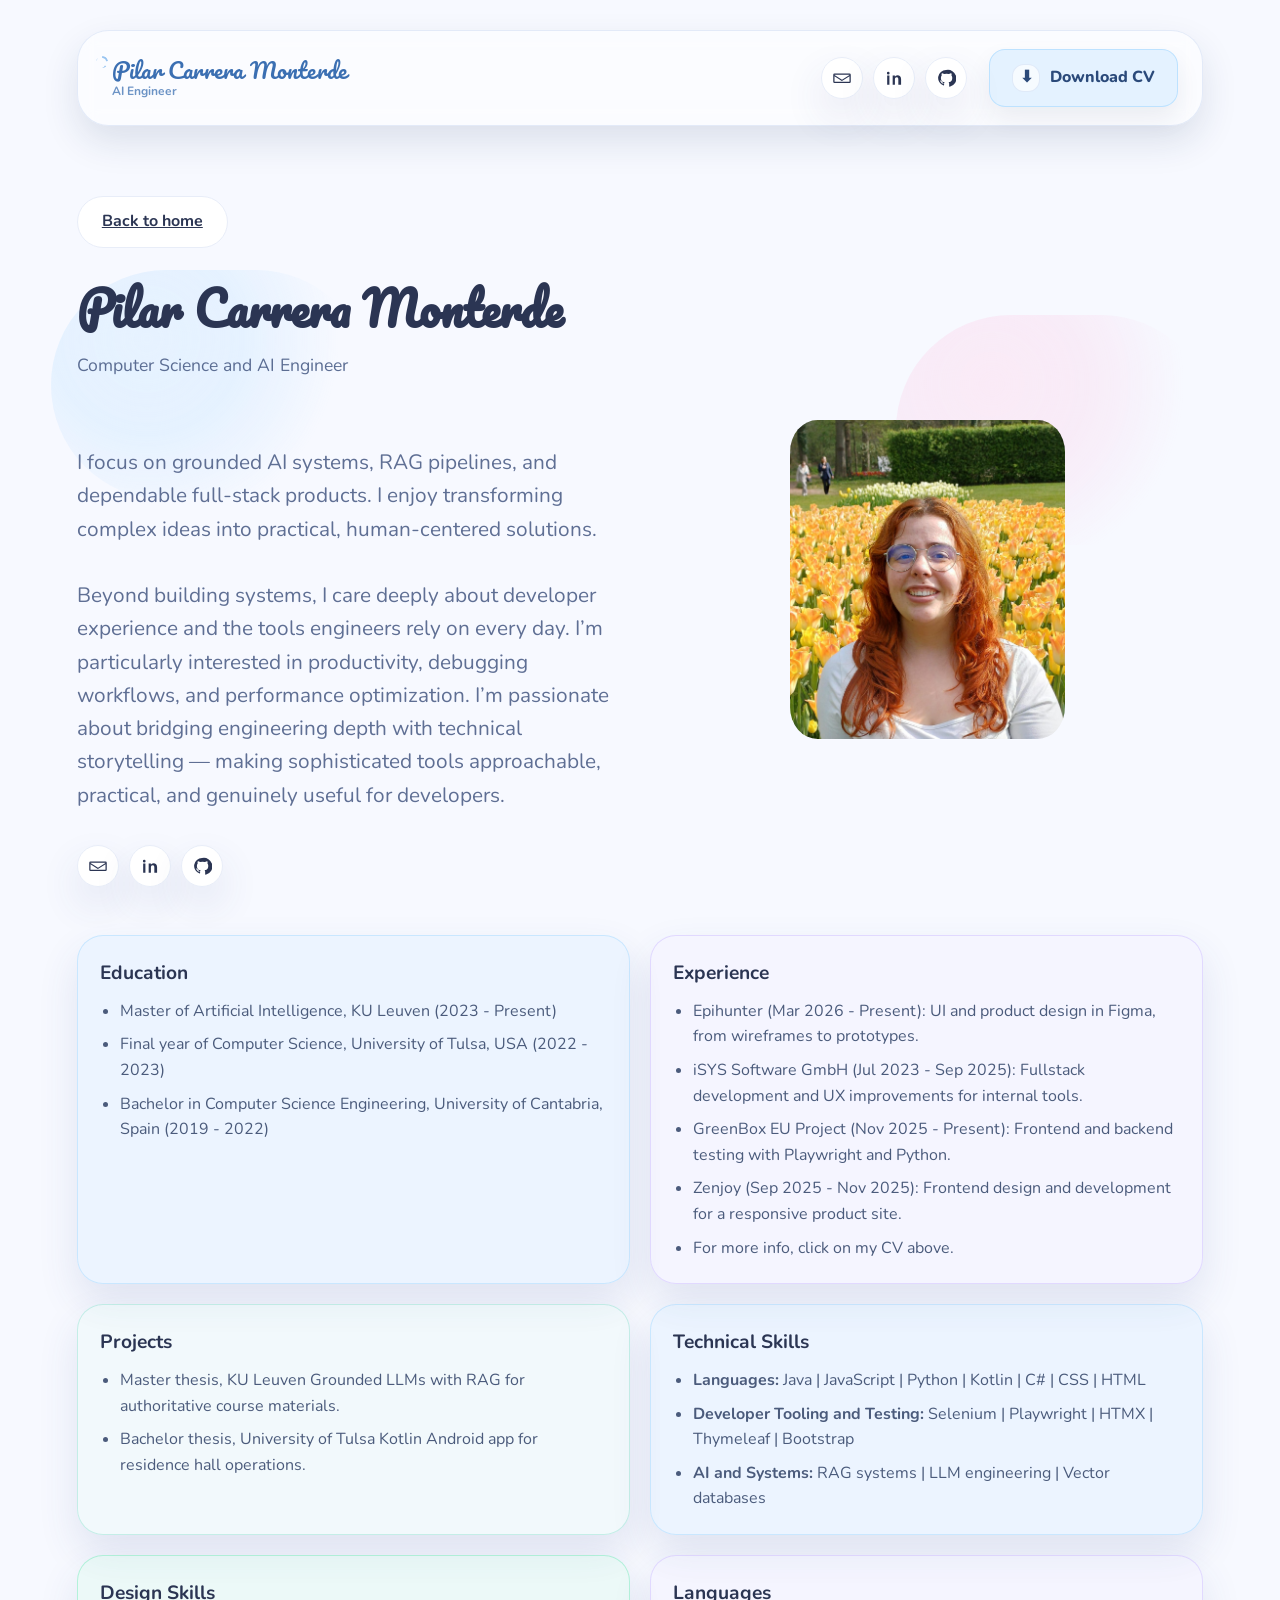
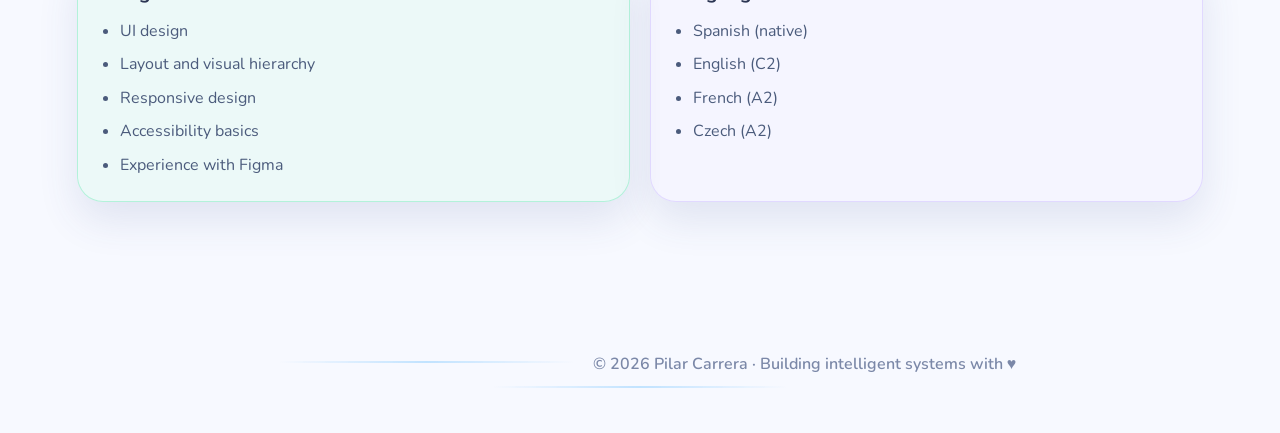
==== about.html @ 58ebc128 "Portfolio website current state" ====
<!doctype html>
<html lang="en">
  <head>
    <meta charset="utf-8" />
    <meta name="viewport" content="width=device-width, initial-scale=1" />
    <title>Pilar Carrera Monterde | About</title>
    <link rel="preconnect" href="https://fonts.googleapis.com" />
    <link rel="preconnect" href="https://fonts.gstatic.com" crossorigin />
    <link href="https://fonts.googleapis.com/css2?family=Caveat:wght@500;600&family=Nunito:wght@300;400;600;700;800&family=Pacifico&display=swap" rel="stylesheet" />
    <link rel="icon" href="assets/favicon.ico" />
    <link rel="stylesheet" href="styles.css" />
    <script src="script.js" defer></script>
  </head>
  <body class="simple-page">
    <div id="site-header"></div>

    <main class="about-page">
      <a class="secondary-btn back-left" href="index.html">Back to home</a>

      <section class="about-hero">
        <div class="about-hero-text">
          <h1>Pilar Carrera Monterde</h1>
          <p class="role">Computer Science and AI Engineer</p>
            <p class="lead">
              <br><br>
              I focus on grounded AI systems, RAG pipelines, and dependable full-stack products. I
              enjoy transforming complex ideas into practical, human-centered solutions.
              <br><br>

              Beyond building systems, I care deeply about developer experience and the tools engineers rely on every day. I’m particularly interested in productivity, debugging workflows, and performance optimization.
I’m passionate about bridging engineering depth with technical storytelling — making sophisticated tools approachable, practical, and genuinely useful for developers.              <br><br>
            </p>
          <div class="icon-buttons">
            <a class="icon-btn" href="mailto:pilar.carreramonterde@gmail.com" aria-label="Email Pilar">
              <svg viewBox="0 0 24 24" aria-hidden="true">
                <path d="M3 6.5h18a1.5 1.5 0 0 1 1.5 1.5v8.5A1.5 1.5 0 0 1 21 18H3a1.5 1.5 0 0 1-1.5-1.5V8A1.5 1.5 0 0 1 3 6.5Zm0 1.5v.3l9 5.7 9-5.7V8H3Zm18 8.5V10l-8.6 5.4a1 1 0 0 1-1.1 0L3 10v6.5h18Z"></path>
              </svg>
            </a>
            <a class="icon-btn" href="https://www.linkedin.com/in/pcm2001/" target="_blank" rel="noreferrer" aria-label="LinkedIn">
              <svg viewBox="0 0 24 24" aria-hidden="true">
                <path d="M6.5 9H3.8v11h2.7V9ZM5.1 7.8a1.6 1.6 0 1 0 0-3.2 1.6 1.6 0 0 0 0 3.2ZM20.5 20v-6.4c0-3.4-1.8-5-4.2-5-1.9 0-2.8 1.1-3.2 1.8V9H10.4v11h2.7v-5.8c0-1.6.3-3 2.2-3 1.8 0 1.9 1.7 1.9 3.1V20h2.7Z"></path>
              </svg>
            </a>
            <a class="icon-btn" href="https://github.com/PilarCarrera" target="_blank" rel="noreferrer" aria-label="GitHub">
              <svg viewBox="0 0 24 24" aria-hidden="true">
                <path d="M12 2.5a9.5 9.5 0 0 0-3 18.5c.5.1.7-.2.7-.5v-2c-2.8.6-3.4-1.2-3.4-1.2-.5-1.2-1.2-1.5-1.2-1.5-1-.7.1-.7.1-.7 1.1.1 1.7 1.2 1.7 1.2 1 .1.8 2.1 2.8 2.1.1-.7.4-1.2.7-1.5-2.2-.2-4.5-1.1-4.5-5a4 4 0 0 1 1-2.8c-.1-.2-.5-1.3.1-2.8 0 0 .9-.3 3 .9a10.2 10.2 0 0 1 5.4 0c2.1-1.2 3-.9 3-.9.6 1.5.2 2.6.1 2.8a4 4 0 0 1 1 2.8c0 3.9-2.3 4.8-4.5 5 .4.3.8 1 .8 2v3c0 .3.2.6.7.5A9.5 9.5 0 0 0 12 2.5Z"></path>
              </svg>
            </a>
          </div>
        </div>
        <div class="portrait-wrap">
          <img src="assets/pilar_foto.png" alt="Portrait of Pilar Carrera Monterde" />
        </div>
      </section>

      <section class="details-grid">
        <article class="card card-blue">
          <h3>Education</h3>
          <ul>
            <li>Master of Artificial Intelligence, KU Leuven (2023 - Present)</li>
            <li>Final year of Computer Science, University of Tulsa, USA (2022 - 2023)</li>
            <li>Bachelor in Computer Science Engineering, University of Cantabria, Spain (2019 - 2022)</li>
          </ul>
        </article>
        <article class="card card-lilac">
          <h3>Experience</h3>
          <ul>
            <li>Epihunter (Mar 2026 - Present): UI and product design in Figma, from wireframes to prototypes.</li>
            <li>iSYS Software GmbH (Jul 2023 - Sep 2025): Fullstack development and UX improvements for internal tools.</li>
            <li>GreenBox EU Project (Nov 2025 - Present): Frontend and backend testing with Playwright and Python.</li>
            <li>Zenjoy (Sep 2025 - Nov 2025): Frontend design and development for a responsive product site.</li>
            <li>For more info, click on my CV above.</li>
          </ul>
        </article>
        <article class="card card-pink">
          <h3>Projects</h3>
          <ul>
            <li>Master thesis, KU Leuven Grounded LLMs with RAG for authoritative course materials.</li>
            <li>Bachelor thesis, University of Tulsa Kotlin Android app for residence hall operations.</li>
          </ul>
        </article>
        <article class="card card-blue">
          <h3>Technical Skills</h3>
          <ul>
            <li><strong>Languages:</strong> Java | JavaScript | Python | Kotlin | C# | CSS | HTML</li>
            <li><strong>Developer Tooling and Testing:</strong> Selenium | Playwright | HTMX | Thymeleaf | Bootstrap</li>
            <li><strong>AI and Systems:</strong> RAG systems | LLM engineering | Vector databases</li>
          </ul>
        </article>
        <article class="card card-green">
          <h3>Design Skills</h3>
          <ul>
            <li>UI design</li>
            <li>Layout and visual hierarchy</li>
            <li>Responsive design</li>
            <li>Accessibility basics</li>
            <li>Experience with Figma</li>
          </ul>
        </article>
        <article class="card card-lilac">
          <h3>Languages</h3>
          <ul>
            <li>Spanish (native)</li>
            <li>English (C2)</li>
            <li>French (A2)</li>
            <li>Czech (A2)</li>
          </ul>
        </article>
      </section>
    </main>

    <div id="site-footer"></div>
    <script data-goatcounter="https://pilar.goatcounter.com/count" async src="//gc.zgo.at/count.js"></script>
  </body>
</html>
---- styles.css ----
:root {
  --ink: #2b3553;
  --ink-soft: #4b5b7c;
  --muted: #7b88a8;
  --blue: #6c8eea;
  --blue-soft: #e9f0ff;
  --pink: #f5a9c3;
  --pink-soft: #ffeaf1;
  --mint: #8dddcf;
  --mint-soft: #e7faf5;
  --lilac: #c7b5ff;
  --lilac-soft: #f1edff;
  --card: #ffffff;
  --stroke: #e8edf8;
  --shadow: 0 18px 40px rgba(56, 78, 140, 0.12);
  --radius-lg: 26px;
  --radius-md: 18px;
  --radius-sm: 12px;
}

* {
  box-sizing: border-box;
  margin: 0;
  padding: 0;
}

body {
  font-family: "Nunito", sans-serif;
  color: var(--ink);
  background: #f7f9ff;
  min-height: 100vh;
  line-height: 1.6;
}

img {
  max-width: 100%;
  display: block;
}

main {
  padding: 0 6vw 80px;
}

.site-header {
  display: flex;
  justify-content: flex-end;
  padding: 22px 6vw;
  background: linear-gradient(90deg, #f3f7ff 0%, #f9f2fb 50%, #f5f8ff 100%);
}

.cv-button {
  text-decoration: none;
  background: #f2f6ff;
  border: 1px solid #dfe7fb;
  color: var(--ink);
  padding: 10px 20px;
  border-radius: 999px;
  font-weight: 700;
  box-shadow: var(--shadow);
  transition: transform 0.2s ease, box-shadow 0.2s ease;
}

.cv-button:hover {
  transform: translateY(-2px);
  box-shadow: 0 14px 30px rgba(56, 78, 140, 0.18);
}

.hero {
  display: grid;
  grid-template-columns: repeat(auto-fit, minmax(280px, 1fr));
  gap: 50px;
  align-items: center;
  padding: 60px 6vw 70px;
  margin: 0 -6vw;
  background: radial-gradient(circle at 15% 50%, #cfe0ff 0%, transparent 45%),
    radial-gradient(circle at 70% 35%, #ffd7e8 0%, transparent 40%),
    linear-gradient(90deg, #f4f8ff 0%, #f8eef7 50%, #f5f9ff 100%);
  border-bottom: 1px solid #e9eefc;
}

.hero-ref {
  position: relative;
}

.hero-left {
  display: grid;
  gap: 16px;
}

.signature {
  display: grid;
  gap: 4px;
}

.signature-name {
  font-family: "Caveat", cursive;
  font-size: 2rem;
  color: #6d86e9;
}

.signature-role {
  font-size: 0.95rem;
  text-transform: uppercase;
  letter-spacing: 2px;
  color: #8fa0c5;
}

.hero-left h1 {
  font-size: clamp(3rem, 5vw, 4.2rem);
  font-weight: 700;
  font-family: "Caveat", cursive;
}

.script {
  font-family: "Caveat", cursive;
  color: var(--blue);
  font-weight: 600;
}

.role {
  font-size: 1.1rem;
  color: #5b6d93;
}

.lead {
  font-size: 1rem;
  color: #5f6f94;
  max-width: 480px;
}

.primary-btn,
.secondary-btn {
  border: none;
  border-radius: 999px;
  padding: 12px 24px;
  font-weight: 700;
  cursor: pointer;
  font-family: inherit;
  transition: transform 0.2s ease, box-shadow 0.2s ease;
}

.primary-btn.small {
  padding: 8px 16px;
  font-size: 0.95rem;
}

.hero-cta {
  display: flex;
  flex-wrap: wrap;
  gap: 12px;
  align-items: center;
}

.ghost-btn {
  display: inline-flex;
  align-items: center;
  gap: 10px;
  padding: 8px 14px;
  border-radius: 999px;
  background: #ffffff;
  border: 1px solid var(--stroke);
  color: var(--ink);
  text-decoration: none;
  font-weight: 700;
  box-shadow: var(--shadow);
  transition: transform 0.2s ease, box-shadow 0.2s ease;
}

.ghost-btn:hover {
  transform: translateY(-2px);
  box-shadow: 0 12px 26px rgba(56, 78, 140, 0.15);
}

.icon-mail {
  width: 18px;
  height: 18px;
  display: inline-block;
  background: #6c8eea;
  mask: url("data:image/svg+xml;utf8,<svg xmlns='http://www.w3.org/2000/svg' viewBox='0 0 24 24'><path d='M3 6.5h18a1.5 1.5 0 0 1 1.5 1.5v8.5A1.5 1.5 0 0 1 21 18H3a1.5 1.5 0 0 1-1.5-1.5V8A1.5 1.5 0 0 1 3 6.5Zm0 1.5v.3l9 5.7 9-5.7V8H3Zm18 8.5V10l-8.6 5.4a1 1 0 0 1-1.1 0L3 10v6.5h18Z'/></svg>") center / contain no-repeat;
  -webkit-mask: url("data:image/svg+xml;utf8,<svg xmlns='http://www.w3.org/2000/svg' viewBox='0 0 24 24'><path d='M3 6.5h18a1.5 1.5 0 0 1 1.5 1.5v8.5A1.5 1.5 0 0 1 21 18H3a1.5 1.5 0 0 1-1.5-1.5V8A1.5 1.5 0 0 1 3 6.5Zm0 1.5v.3l9 5.7 9-5.7V8H3Zm18 8.5V10l-8.6 5.4a1 1 0 0 1-1.1 0L3 10v6.5h18Z'/></svg>") center / contain no-repeat;
}

.primary-btn {
  background: linear-gradient(135deg, #7aa1ff, #9bb8ff);
  color: #1b2a48;
  box-shadow: var(--shadow);
}

.secondary-btn {
  background: #ffffff;
  border: 1px solid var(--stroke);
  color: var(--ink);
}

.primary-btn:hover,
.secondary-btn:hover {
  transform: translateY(-2px);
  box-shadow: 0 12px 26px rgba(56, 78, 140, 0.15);
}

.hero-right {
  display: flex;
  gap: 26px;
  align-items: center;
  justify-content: center;
  flex-wrap: wrap;
}

.icon-buttons {
  display: flex;
  gap: 10px;
  align-items: center;
}

.icon-btn {
  width: 42px;
  height: 42px;
  display: inline-flex;
  align-items: center;
  justify-content: center;
  border-radius: 999px;
  background: #ffffff;
  border: 1px solid var(--stroke);
  color: var(--ink);
  box-shadow: var(--shadow);
  transition: transform 0.2s ease, box-shadow 0.2s ease;
  cursor: pointer;
}

.icon-btn svg {
  width: 20px;
  height: 20px;
  fill: currentColor;
}

.icon-btn:hover {
  transform: translateY(-2px);
  box-shadow: 0 12px 26px rgba(56, 78, 140, 0.15);
}

.hero-right {
  align-items: center;
}

.portrait-orbit {
  width: min(260px, 80vw);
  aspect-ratio: 1;
  border-radius: 50%;
  padding: 10px;
  background: radial-gradient(circle at top, #ffe4ee, #e7f0ff);
  box-shadow: var(--shadow);
  position: relative;
}

.portrait-orbit::before,
.portrait-orbit::after {
  content: "";
  position: absolute;
  border-radius: 50%;
  z-index: -1;
  opacity: 0.6;
}

.portrait-orbit::before {
  width: 90px;
  height: 90px;
  background: #ffd2e4;
  top: -24px;
  right: -20px;
}

.portrait-orbit::after {
  width: 110px;
  height: 110px;
  background: #d9e6ff;
  bottom: -30px;
  left: -26px;
}

.portrait-ring {
  width: 100%;
  height: 100%;
  border-radius: 50%;
  background: #ffffff;
  padding: 8px;
  box-shadow: inset 0 0 0 3px #dfe7fb;
}

.portrait-ring img {
  width: 100%;
  height: 100%;
  object-fit: cover;
  border-radius: 50%;
  border: 6px solid #f2f6ff;
}

.map-float {
  width: min(520px, 90vw);
  background: #f7f9ff;
  border-radius: 22px;
  border: 2px dashed #d8def0;
  box-shadow: var(--shadow);
  padding: 14px;
}

.map-float img {
  border-radius: 16px;
  background: #ffffff;
}

.section-title {
  text-align: left;
  margin-bottom: 18px;
}

.section-title h2 {
  font-size: clamp(1.8rem, 3vw, 2.4rem);
  margin-bottom: 6px;
}

.section-title p {
  color: var(--ink-soft);
}

.video .section-title p {
  font-size: 1.15rem;
  line-height: 1.8;
}

.story-card {
  margin-top: 12px;
  max-width: 1500px;
  display: grid;
  gap: 12px;
}

.story-card p {
  margin: 0;
  font-size: 1.5rem;
  color: var(--ink-soft);
}

.about {
  margin-top: 60px;
}

.about-top {
  display: grid;
  grid-template-columns: minmax(260px, 1.3fr) minmax(240px, 1fr);
  gap: 24px;
  align-items: start;
}

.about-side {
  display: grid;
  gap: 18px;
}

.connect-card h3 {
  margin-bottom: 6px;
}

.card {
  background: var(--card);
  border-radius: var(--radius-lg);
  padding: 22px;
  border: 1px solid var(--stroke);
  box-shadow: var(--shadow);
}

.about-card {
  display: grid;
  gap: 16px;
}

.tag-row {
  display: flex;
  flex-wrap: wrap;
  gap: 8px;
}

.tag {
  background: var(--blue-soft);
  color: var(--ink-soft);
  padding: 6px 12px;
  border-radius: 999px;
  font-size: 0.85rem;
  font-weight: 600;
}

.contact-line {
  display: grid;
  gap: 6px;
  font-size: 0.9rem;
  color: var(--muted);
}

.stat-grid {
  display: grid;
  grid-template-columns: repeat(auto-fit, minmax(140px, 1fr));
  gap: 14px;
}

.stat-card {
  border-radius: var(--radius-md);
  padding: 18px;
  text-align: center;
  font-weight: 700;
  border: 1px dashed #d8def0;
}

.stat-number {
  font-size: 1.4rem;
}

.stat-label {
  color: var(--ink-soft);
  font-weight: 600;
  font-size: 0.9rem;
}

.tone-blue {
  background: var(--blue-soft);
}

.tone-pink {
  background: var(--pink-soft);
}

.tone-mint {
  background: var(--mint-soft);
}

.tone-lilac {
  background: var(--lilac-soft);
}

.details-grid {
  margin-top: 24px;
  display: grid;
  grid-template-columns: repeat(2, minmax(0, 1fr));
  gap: 20px;
}

.details-grid h3 {
  margin-bottom: 10px;
  font-size: 1.2rem;
}

.details-grid p {
  color: var(--ink-soft);
  margin-bottom: 8px;
}

.details-grid ul {
  list-style: disc;
  padding-left: 20px;
  display: grid;
  gap: 8px;
  color: var(--ink-soft);
}

.card-blue {
  background: rgba(207, 233, 255, 0.28);
  border-color: rgba(157, 212, 255, 0.45);
}

.card-pink {
  background: rgba(231, 250, 245, 0.28);
  border-color: rgba(141, 221, 207, 0.45);
}

.card-lilac {
  background: rgba(241, 237, 255, 0.28);
  border-color: rgba(199, 181, 255, 0.45);
}

.card-green {
  background: rgba(209, 250, 229, 0.28);
  border-color: rgba(110, 231, 183, 0.45);
}

.pill-row {
  display: flex;
  flex-wrap: wrap;
  gap: 8px;
  margin-bottom: 10px;
}

.pill-row span {
  background: #f6f8ff;
  border: 1px solid var(--stroke);
  border-radius: 999px;
  padding: 6px 12px;
  font-size: 0.85rem;
  color: var(--ink-soft);
}

.small-note {
  font-size: 0.9rem;
  color: var(--muted);
}

.video {
  margin-top: 70px;
  display: grid;
  gap: 18px;
  justify-items: start;
}

.project-grid {
  width: 100%;
  display: grid;
  grid-template-columns: repeat(2, minmax(0, 1fr));
  gap: 18px;
}

.project-card {
  display: grid;
  gap: 10px;
  text-decoration: none;
  color: inherit;
  transition: transform 0.2s ease, box-shadow 0.2s ease;
}

.project-card:hover {
  transform: translateY(-4px);
  box-shadow: 0 20px 46px rgba(56, 78, 140, 0.18);
}

.project-card h3 {
  font-size: 1.25rem;
}

.project-card p {
  color: var(--ink-soft);
}

.project-meta {
  text-transform: uppercase;
  letter-spacing: 1.4px;
  font-weight: 800;
  font-size: 0.7rem;
  color: var(--muted);
}

.project-cta {
  font-weight: 800;
  color: #3b6fb2;
}

.project-page {
  padding: 20px 6vw 70px;
  display: grid;
  gap: 28px;
}

.project-hero {
  display: grid;
  grid-template-columns: repeat(auto-fit, minmax(240px, 1fr));
  gap: 20px;
  align-items: center;
}

.project-hero h1 {
  font-size: clamp(2.2rem, 3.5vw, 3.2rem);
  margin-bottom: 8px;
}

.project-kicker {
  font-weight: 800;
  color: var(--muted);
  text-transform: uppercase;
  letter-spacing: 1.8px;
  font-size: 0.8rem;
  margin-bottom: 10px;
}

.project-tags {
  display: flex;
  flex-wrap: wrap;
  gap: 10px;
}

.project-gallery {
  display: grid;
  gap: 20px;
}

.case-study {
  display: grid;
  gap: 20px;
}

.case-study-card {
  display: grid;
  gap: 18px;
}

.case-study-block {
  display: grid;
  gap: 8px;
}

.case-study-block h2 {
  font-size: 1.15rem;
}

.case-study-block p {
  color: var(--ink-soft);
}

.project-gallery h2 {
  font-size: clamp(1.6rem, 2.8vw, 2.2rem);
}

.slideshow {
  background: var(--card);
  border-radius: var(--radius-lg);
  padding: 18px;
  border: 1px solid var(--stroke);
  box-shadow: var(--shadow);
  display: grid;
  gap: 14px;
}

.slideshow-head {
  display: flex;
  align-items: center;
  justify-content: space-between;
  gap: 16px;
  flex-wrap: wrap;
}

.slideshow-head h3 {
  margin-bottom: 6px;
}

.slideshow-head p {
  color: var(--ink-soft);
}

.slideshow-indicator {
  font-weight: 700;
  color: var(--muted);
  background: #f6f8ff;
  border: 1px solid var(--stroke);
  padding: 6px 12px;
  border-radius: 999px;
}

.slides {
  position: relative;
  min-height: 220px;
}

.slide {
  display: none;
}

.slide.is-active {
  display: grid;
  gap: 8px;
}

.slide-media {
  min-height: 240px;
  border-radius: var(--radius-md);
  border: 1px dashed #d8def0;
  background: #f6f8ff;
  display: grid;
  place-items: center;
  text-align: center;
  padding: 22px;
  color: var(--muted);
  font-weight: 700;
}

.slide-media img,
img.slide-media {
  max-height: 781px;
  width: auto;
  max-width: 100%;
  height: auto;
  object-fit: contain;
  display: block;
  margin: 0 auto;
  border-radius: var(--radius-md);
}

.spotify-page img.slide-media {
  max-height: 656px;
}

.internal-pages-showcase img.slide-media {
  width: 100%;
  height: 656px;
  object-fit: contain;
}

.project-details {
  display: grid;
  grid-template-columns: repeat(auto-fit, minmax(220px, 1fr));
  gap: 20px;
}

.detail-block {
  display: grid;
  gap: 8px;
}

.detail-block h3 {
  font-size: 0.78rem;
  font-weight: 800;
  text-transform: uppercase;
  letter-spacing: 1.6px;
  color: var(--muted);
}

.detail-block p {
  color: var(--ink-soft);
  font-size: 0.95rem;
  line-height: 1.65;
}

.slide figcaption {
  color: var(--ink-soft);
  font-weight: 700;
}

.slideshow-actions {
  display: flex;
  justify-content: space-between;
  gap: 12px;
  flex-wrap: wrap;
}

.slide-nav {
  padding: 10px 16px;
  font-size: 0.95rem;
}

/* removed connect section */

.video-frame {
  position: relative;
  aspect-ratio: 16 / 9;
  border-radius: var(--radius-lg);
  overflow: hidden;
  box-shadow: var(--shadow);
  border: 1px solid var(--stroke);
  background: #f0f4ff;
  width: 100%;
  max-width: 900px;
}

.video-frame iframe {
  position: absolute;
  inset: 0;
  width: 100%;
  height: 100%;
  border: 0;
}

.cv-modal {
  border: none;
  padding: 0;
  width: min(90vw, 900px);
  max-width: 90vw;
  border-radius: var(--radius-lg);
  box-shadow: var(--shadow);
  margin: auto;
}

.cv-modal::backdrop {
  background: rgba(18, 29, 56, 0.55);
}

.cv-modal-card {
  background: #ffffff;
  border-radius: var(--radius-lg);
  padding: 20px;
  display: grid;
  gap: 16px;
}

.cv-modal-header {
  display: flex;
  justify-content: space-between;
  align-items: center;
}

.cv-modal img {
  width: 100%;
  border-radius: var(--radius-md);
}

.simple-page {
  background: #f7f9ff;
}

.about-page {
  padding: 20px 6vw 70px;
  display: grid;
  gap: 24px;
}

.back-left {
  justify-self: start;
}

.about-hero {
  display: grid;
  grid-template-columns: repeat(auto-fit, minmax(240px, 1fr));
  gap: 24px;
  align-items: center;
}

.about-hero .lead {
  font-size: 1.3rem;
  max-width: 100%;
  width: 100%;
}

.about-hero .portrait-wrap {
  max-width: 50%;
  margin: 0 auto;
}

.about-hero .portrait-wrap img {
  border-radius: 10%;
}

.about-hero-text h1 {
  font-size: clamp(2rem, 3.6vw, 3rem);
  margin-bottom: 6px;
  font-family: "Pacifico", cursive;
}

.cv-view {
  padding: 30px 6vw 60px;
  display: grid;
  gap: 18px;
}

.cv-image {
  background: #ffffff;
  border-radius: var(--radius-lg);
  padding: 16px;
  box-shadow: var(--shadow);
  border: 1px solid var(--stroke);
}

/* === Hero override to match reference header === */
body {
  background: radial-gradient(1200px 700px at 20% 15%, rgba(207, 233, 255, 0.7), transparent 55%),
    radial-gradient(1100px 650px at 85% 20%, rgba(255, 214, 234, 0.65), transparent 55%),
    #fbfcff;
}

.site-header {
  position: relative;
  padding: 30px 0 50px;
  overflow: hidden;
  display: flex;
  flex-direction: column;
  gap: 22px;
  width: 100%;
  margin: 0 auto;
  padding-left: 6vw;
  padding-right: 6vw;
  background: transparent;
}


.nav {
  display: flex;
  align-items: center;
  justify-content: space-between;
  gap: 18px;
  padding: 18px 24px;
  border-radius: 32px;
  background: rgba(255, 255, 255, 0.55);
  border: 1px solid rgba(180, 200, 235, 0.35);
  box-shadow: 0 16px 36px rgba(28, 50, 90, 0.12);
  backdrop-filter: blur(10px);
  width: 100%;
  margin: 0 auto;
}

.nav-actions {
  display: inline-flex;
  align-items: center;
  gap: 22px;
}

.brand {
  display: flex;
  gap: 10px;
  align-items: center;
  text-decoration: none;
  color: inherit;
}

.brand-mark {
  line-height: 1.1;
  position: relative;
  padding-left: 10px;
}

.brand-mark::before {
  content: "";
  position: absolute;
  left: -6px;
  top: -2px;
  width: 10px;
  height: 10px;
  border: 2px dashed rgba(70, 150, 230, 0.55);
  border-left: 0;
  border-bottom: 0;
  border-radius: 14px;
  transform: rotate(10deg);
}

.brand-name {
  display: block;
  font-family: "Pacifico", cursive;
  font-size: 22px;
  letter-spacing: 0.2px;
  color: #3b6fb2;
}

.brand-role {
  display: block;
  font-size: 12px;
  font-weight: 700;
  color: rgba(59, 111, 178, 0.75);
  margin-top: 2px;
}

.btn {
  display: inline-flex;
  align-items: center;
  gap: 10px;
  padding: 14px 22px;
  border-radius: 16px;
  text-decoration: none;
  font-weight: 800;
  font-size: 16px;
  border: 1px solid transparent;
  white-space: nowrap;
  cursor: pointer;
}

.btn-ico {
  display: inline-grid;
  place-items: center;
  width: 28px;
  height: 28px;
  border-radius: 12px;
  background: rgba(255, 255, 255, 0.65);
  border: 1px solid rgba(180, 200, 235, 0.35);
}

.btn-primary {
  color: #16345f;
  background: linear-gradient(90deg, rgba(157, 212, 255, 0.95), rgba(207, 233, 255, 0.85));
  border: 1px solid rgba(157, 212, 255, 0.6);
  box-shadow: 0 16px 32px rgba(54, 122, 200, 0.18);
}

.btn-primary:hover {
  filter: brightness(1.02);
  transform: translateY(-1px);
}

.btn-ghost {
  color: #2b4a7a;
  background: rgba(255, 255, 255, 0.6);
  border-color: rgba(180, 200, 235, 0.45);
  box-shadow: 0 12px 24px rgba(28, 50, 90, 0.08);
}

.btn-ghost:hover {
  background: rgba(255, 255, 255, 0.75);
}

.btn-download {
  background: rgba(207, 233, 255, 0.55);
  border-color: rgba(157, 212, 255, 0.55);
}

.hero {
  display: grid;
  grid-template-columns: 1.1fr 0.9fr;
  align-items: center;
  gap: 40px;
  margin: 32px auto 0;
  padding: 30px 6vw 20px;
  width: 100%;
  max-width: none;
  min-height: 420px;
  border-radius: 32px;
}

.hero-left {
  padding: 22px 10px 30px;
}

.hero-kicker {
  margin: 0 0 8px;
  color: var(--muted);
  font-weight: 800;
  font-size: 26px;
}

.hero-title {
  margin: 0 0 10px;
  line-height: 1.05;
  display: flex;
  align-items: center;
  gap: 16px;
  flex-wrap: wrap;
}

.hero-name {
  font-family: "Pacifico", cursive;
  font-size: 84px;
  color: #3b6fb2;
  position: relative;
}

.hero-name::after {
  content: "";
  position: absolute;
  left: 6px;
  bottom: 6px;
  width: 140px;
  height: 10px;
  border-radius: 99px;
  background: rgba(255, 182, 217, 0.55);
  filter: blur(0.2px);
  z-index: -1;
}

.hero-subtitle {
  font-size: 22px;
  font-weight: 900;
  color: #2b4a7a;
  padding: 6px 12px;
  border-radius: 18px;
  background: rgba(255, 255, 255, 0.55);
  border: 1px solid rgba(180, 200, 235, 0.45);
  align-self: center;
  transform: translateY(-10px);
}

.hero-tagline {
  margin: 0 0 18px;
  font-size: 20px;
  color: var(--muted);
  font-weight: 700;
  max-width: 520px;
}

.hero-accent {
  font-family: "Pacifico", cursive;
  font-weight: 400;
  color: #f07fb3;
  font-size: 22px;
  padding: 0 6px;
  position: relative;
}

.hero-accent::after {
  content: "";
  position: absolute;
  left: 0;
  right: 0;
  bottom: 2px;
  height: 10px;
  border-radius: 99px;
  background: rgba(157, 212, 255, 0.35);
  z-index: -1;
}

.hero-actions {
  display: flex;
  gap: 14px;
  align-items: center;
  flex-wrap: wrap;
}

.hero-right {
  position: relative;
  min-height: 340px;
  display: flex;
  align-items: center;
  justify-content: center;
  padding: 22px 10px 10px;
}

.hero-right-row {
  display: flex;
  align-items: center;
  gap: 0;
  width: 100%;
  justify-content: center;
}

.map-wrap {
  position: relative;
  width: 0;
  opacity: 0.95;
  filter: saturate(0.95);
  pointer-events: none;
}

.map-img {
  width: 100%;
  height: auto;
  display: block;
  border-radius: 24px;
}

/* hero blobs removed */

.avatar {
  position: relative;
  width: 330px;
  height: 330px;
  border-radius: 999px;
  padding: 8px;
  background: rgba(255, 255, 255, 0.65);
  border: 1px solid rgba(180, 200, 235, 0.5);
  box-shadow: var(--shadow);
  backdrop-filter: blur(10px);
}

.avatar-hero {
  width: 380px;
  height: 380px;
}

.avatar::before {
  content: "";
  position: absolute;
  inset: -10px;
  border-radius: 999px;
  border: 2px solid rgba(157, 212, 255, 0.5);
  border-left-color: rgba(255, 182, 217, 0.6);
  border-right-color: rgba(255, 182, 217, 0.25);
  transform: rotate(-10deg);
  pointer-events: none;
}

.avatar img {
  width: 100%;
  height: 100%;
  object-fit: cover;
  border-radius: 20%;
  display: block;
}

.doodle {
  position: absolute;
  left: 46%;
  bottom: 10px;
  width: 70px;
  height: 40px;
  border: 2px solid rgba(120, 170, 230, 0.45);
  border-color: rgba(120, 170, 230, 0.45) transparent transparent transparent;
  border-radius: 60% 60% 0 0;
  transform: rotate(-18deg);
  opacity: 0.6;
}

.header-wave {
  margin-top: 18px;
  height: 56px;
  width: 100%;
  background: radial-gradient(120px 46px at 10% 0%, rgba(255, 214, 234, 0.55), transparent 60%),
    radial-gradient(140px 50px at 35% 10%, rgba(207, 233, 255, 0.65), transparent 60%),
    radial-gradient(160px 54px at 70% 0%, rgba(255, 214, 234, 0.45), transparent 60%),
    radial-gradient(140px 50px at 90% 12%, rgba(207, 233, 255, 0.55), transparent 60%);
  filter: blur(0px);
  opacity: 0.9;
  border-radius: 0 0 999px 999px;
}

/* extra ambient blobs for cohesive background */
body::before,
body::after {
  content: "";
  position: fixed;
  width: 320px;
  height: 230px;
  border-radius: 120px;
  filter: blur(0px);
  opacity: 0.55;
  pointer-events: none;
  z-index: -1;
}

body::before {
  left: 4vw;
  top: 30%;
  background: radial-gradient(circle at 30% 30%, rgba(207, 233, 255, 0.75), rgba(157, 212, 255, 0.35), transparent 70%);
}

body::after {
  right: 5vw;
  top: 35%;
  background: radial-gradient(circle at 30% 30%, rgba(255, 214, 234, 0.75), rgba(255, 182, 217, 0.35), transparent 70%);
}

.ambient-blob {
  position: fixed;
  width: 360px;
  height: 260px;
  border-radius: 140px;
  opacity: 0.5;
  pointer-events: none;
  z-index: -1;
}

.ambient-blob.one {
  left: 3vw;
  bottom: 10%;
  background: radial-gradient(circle at 30% 30%, rgba(207, 233, 255, 0.7), rgba(157, 212, 255, 0.3), transparent 70%);
}

.ambient-blob.two {
  right: 4vw;
  bottom: 8%;
  background: radial-gradient(circle at 30% 30%, rgba(255, 214, 234, 0.7), rgba(255, 182, 217, 0.3), transparent 70%);
}

.site-footer {
  margin: 80px auto 30px;
  max-width: 1200px;
  padding: 0 6vw;
  text-align: center;
  color: #7b88a8;
  font-weight: 600;
  position: relative;
}

.site-footer::before,
.site-footer::after {
  content: "";
  display: inline-block;
  width: 28%;
  height: 2px;
  background: linear-gradient(90deg, transparent, rgba(157, 212, 255, 0.6), transparent);
  margin: 0 16px 6px;
  vertical-align: middle;
}

.contact-modal {
  border: none;
  padding: 0;
  width: min(520px, 92vw);
  border-radius: 22px;
  box-shadow: 0 18px 40px rgba(28, 50, 90, 0.15);
  margin: auto;
}

.contact-modal::backdrop {
  background: rgba(18, 29, 56, 0.45);
}

.contact-modal-card {
  background: #ffffff;
  border-radius: 22px;
  padding: 22px;
  display: grid;
  gap: 18px;
}

.contact-modal-header {
  display: flex;
  align-items: center;
  justify-content: space-between;
  gap: 12px;
}

.contact-modal .icon-buttons {
  justify-content: center;
}

@media (max-width: 900px) {
  .project-grid {
    grid-template-columns: 1fr;
  }

  .details-grid {
    grid-template-columns: 1fr;
  }

  .about-top {
    grid-template-columns: 1fr;
  }

  .hero-right {
    order: -1;
  }

  .nav {
    flex-wrap: wrap;
    padding: 16px 18px;
    gap: 14px;
  }

  .nav-actions {
    width: 100%;
    justify-content: flex-start;
    flex-wrap: wrap;
    gap: 12px;
  }

  .hero {
    grid-template-columns: 1fr;
    min-height: auto;
  }

  .hero-title {
    gap: 10px;
  }

  .avatar-hero {
    width: 320px;
    height: 320px;
  }

  .about-hero .portrait-wrap {
    max-width: 70%;
  }
}

@media (max-width: 600px) {
  .site-header {
    padding: 18px 6vw;
  }

  .hero {
    gap: 24px;
    padding: 32px 6vw 40px;
  }

  .portrait-orbit {
    width: min(230px, 80vw);
  }

  .hero-name {
    font-size: 56px;
  }

  .hero-subtitle {
    font-size: 18px;
    transform: none;
  }

  .hero-kicker {
    font-size: 20px;
  }

  .hero-tagline {
    font-size: 17px;
  }

  .btn {
    padding: 12px 16px;
    font-size: 14px;
  }

  .btn-ico {
    width: 24px;
    height: 24px;
  }

  .avatar-hero {
    width: 260px;
    height: 260px;
  }

  .story-card p {
    font-size: 1.1rem;
  }

  .video-frame {
    max-width: 100%;
  }

  .about-hero .lead {
    font-size: 1.1rem;
  }

  .about-hero .portrait-wrap {
    max-width: 90%;
  }

  .site-footer::before,
  .site-footer::after {
    width: 18%;
  }
}
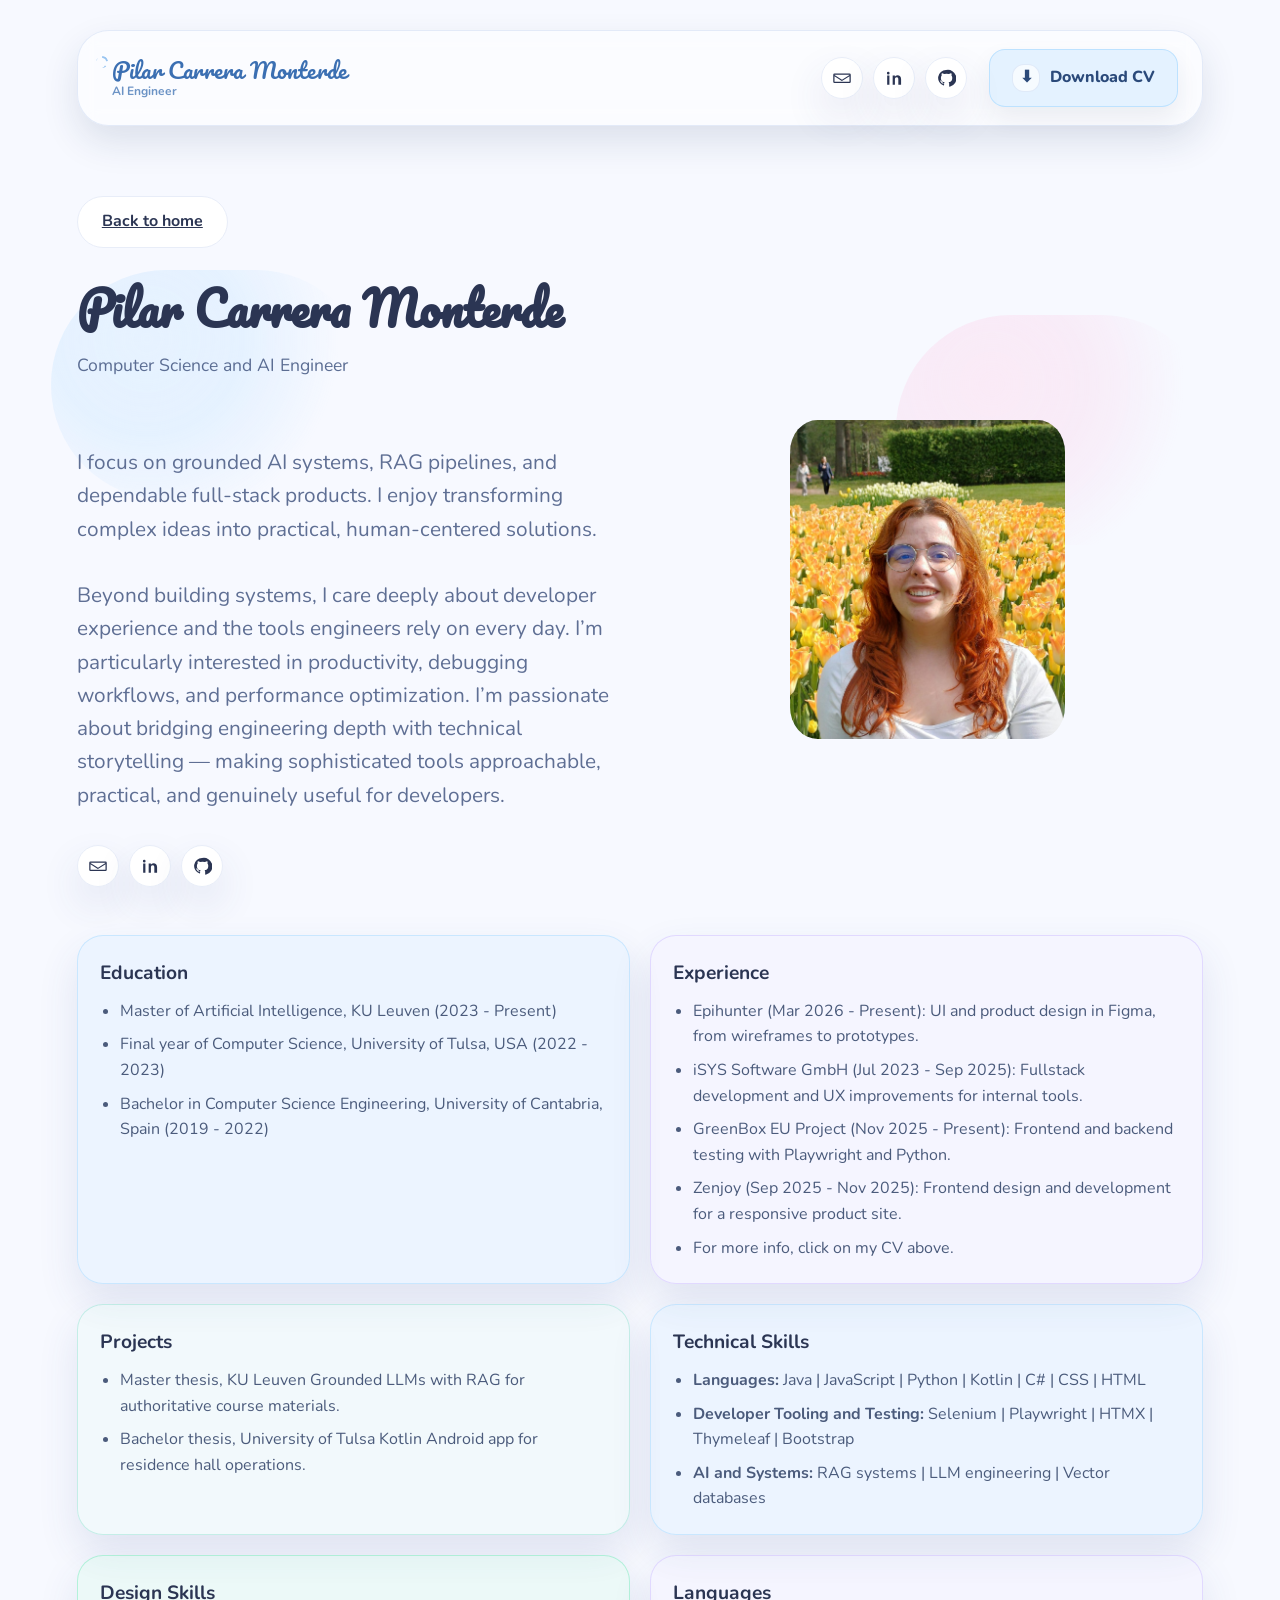
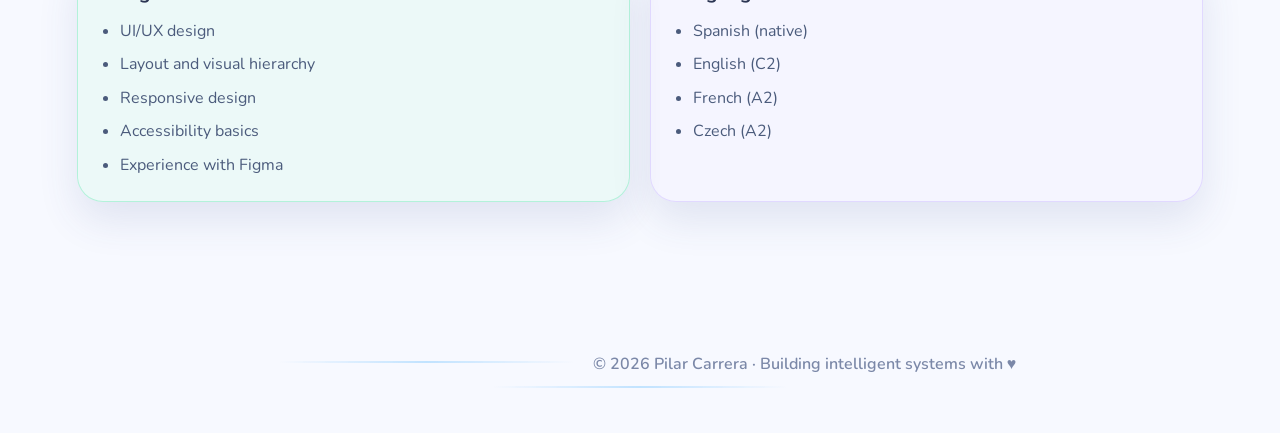
==== commit ebc780aa: "new adition" ====
--- a/about.html
+++ b/about.html
@@ -90,7 +90,7 @@
         <article class="card card-green">
           <h3>Design Skills</h3>
           <ul>
-            <li>UI design</li>
+            <li>UI/UX design</li>
             <li>Layout and visual hierarchy</li>
             <li>Responsive design</li>
             <li>Accessibility basics</li>
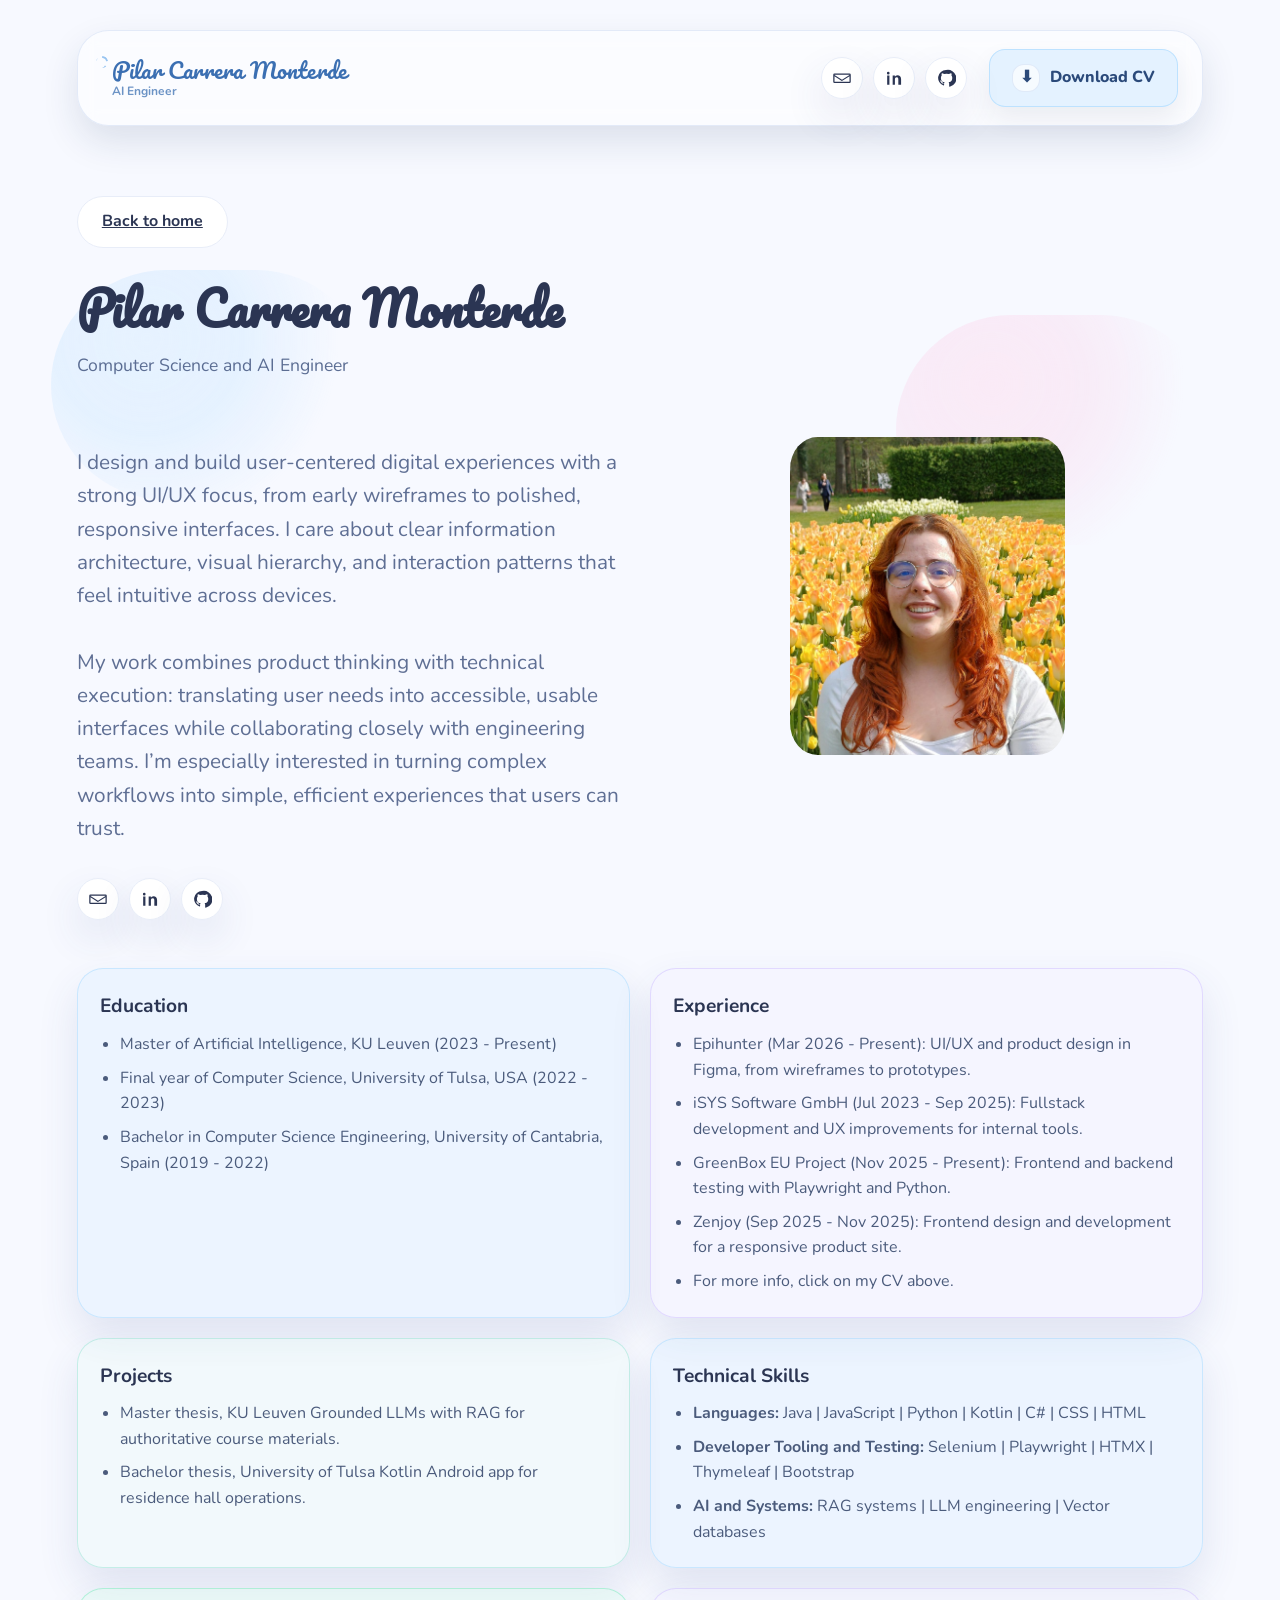
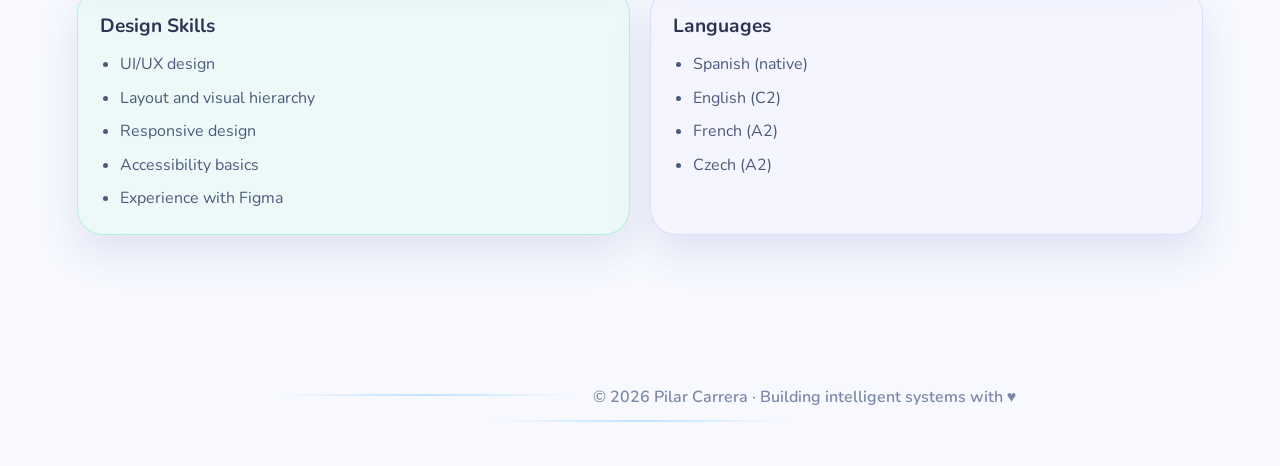
==== commit cfb51461: "new adition" ====
--- a/about.html
+++ b/about.html
@@ -23,12 +23,12 @@
           <p class="role">Computer Science and AI Engineer</p>
             <p class="lead">
               <br><br>
-              I focus on grounded AI systems, RAG pipelines, and dependable full-stack products. I
-              enjoy transforming complex ideas into practical, human-centered solutions.
+              I design and build user-centered digital experiences with a strong UI/UX focus, from early wireframes to polished, responsive interfaces.
+              I care about clear information architecture, visual hierarchy, and interaction patterns that feel intuitive across devices.
               <br><br>
 
-              Beyond building systems, I care deeply about developer experience and the tools engineers rely on every day. I’m particularly interested in productivity, debugging workflows, and performance optimization.
-I’m passionate about bridging engineering depth with technical storytelling — making sophisticated tools approachable, practical, and genuinely useful for developers.              <br><br>
+              My work combines product thinking with technical execution: translating user needs into accessible, usable interfaces while collaborating closely with engineering teams.
+              I’m especially interested in turning complex workflows into simple, efficient experiences that users can trust.              <br><br>
             </p>
           <div class="icon-buttons">
             <a class="icon-btn" href="mailto:pilar.carreramonterde@gmail.com" aria-label="Email Pilar">
@@ -65,7 +65,7 @@
         <article class="card card-lilac">
           <h3>Experience</h3>
           <ul>
-            <li>Epihunter (Mar 2026 - Present): UI and product design in Figma, from wireframes to prototypes.</li>
+            <li>Epihunter (Mar 2026 - Present): UI/UX and product design in Figma, from wireframes to prototypes.</li>
             <li>iSYS Software GmbH (Jul 2023 - Sep 2025): Fullstack development and UX improvements for internal tools.</li>
             <li>GreenBox EU Project (Nov 2025 - Present): Frontend and backend testing with Playwright and Python.</li>
             <li>Zenjoy (Sep 2025 - Nov 2025): Frontend design and development for a responsive product site.</li>
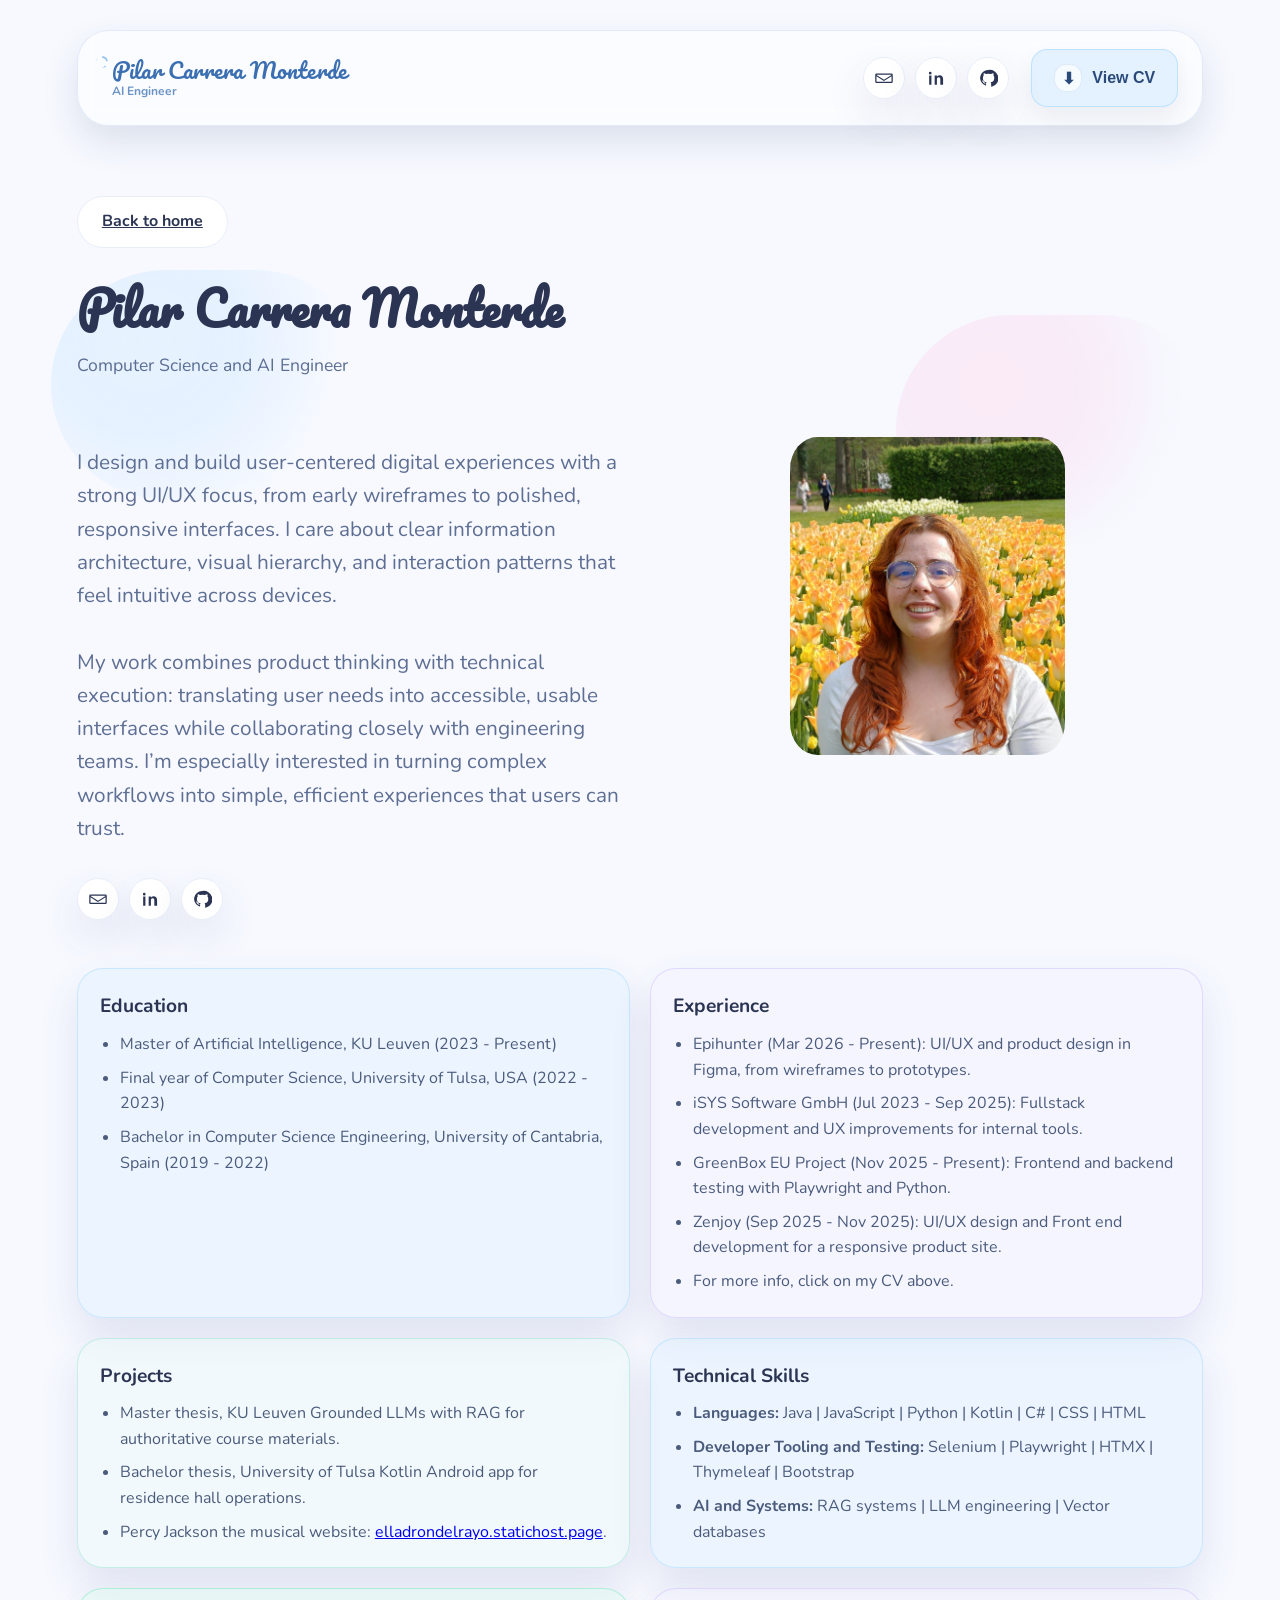
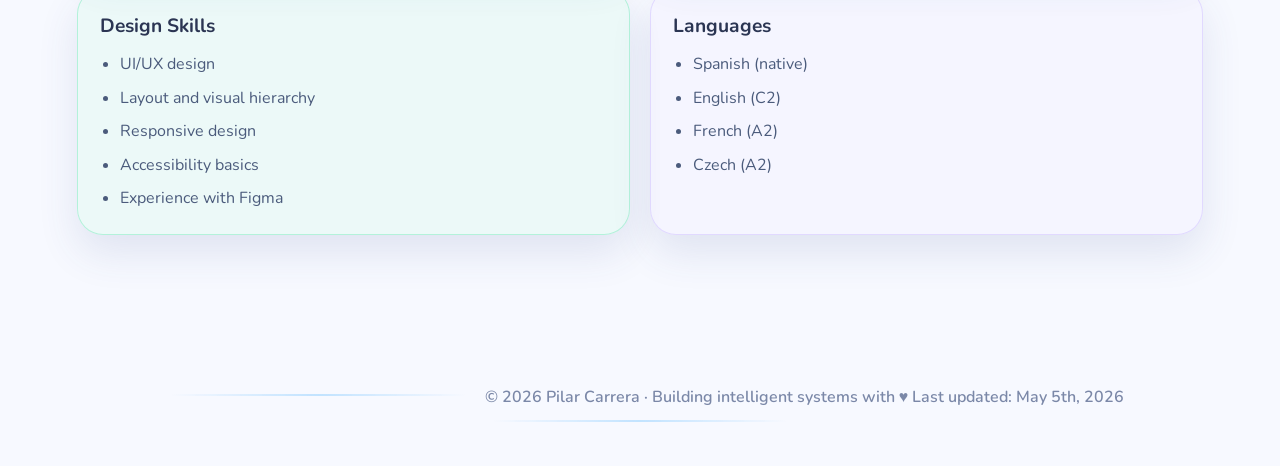
==== commit afb40ec2: "new stuff done" ====
--- a/about.html
+++ b/about.html
@@ -68,7 +68,7 @@
             <li>Epihunter (Mar 2026 - Present): UI/UX and product design in Figma, from wireframes to prototypes.</li>
             <li>iSYS Software GmbH (Jul 2023 - Sep 2025): Fullstack development and UX improvements for internal tools.</li>
             <li>GreenBox EU Project (Nov 2025 - Present): Frontend and backend testing with Playwright and Python.</li>
-            <li>Zenjoy (Sep 2025 - Nov 2025): Frontend design and development for a responsive product site.</li>
+            <li>Zenjoy (Sep 2025 - Nov 2025): UI/UX design and Front end development for a responsive product site.</li>
             <li>For more info, click on my CV above.</li>
           </ul>
         </article>
@@ -77,6 +77,7 @@
           <ul>
             <li>Master thesis, KU Leuven Grounded LLMs with RAG for authoritative course materials.</li>
             <li>Bachelor thesis, University of Tulsa Kotlin Android app for residence hall operations.</li>
+            <li>Percy Jackson the musical website: <a href="https://elladrondelrayo.statichost.page/" target="_blank" rel="noreferrer">elladrondelrayo.statichost.page</a>.</li>
           </ul>
         </article>
         <article class="card card-blue">
